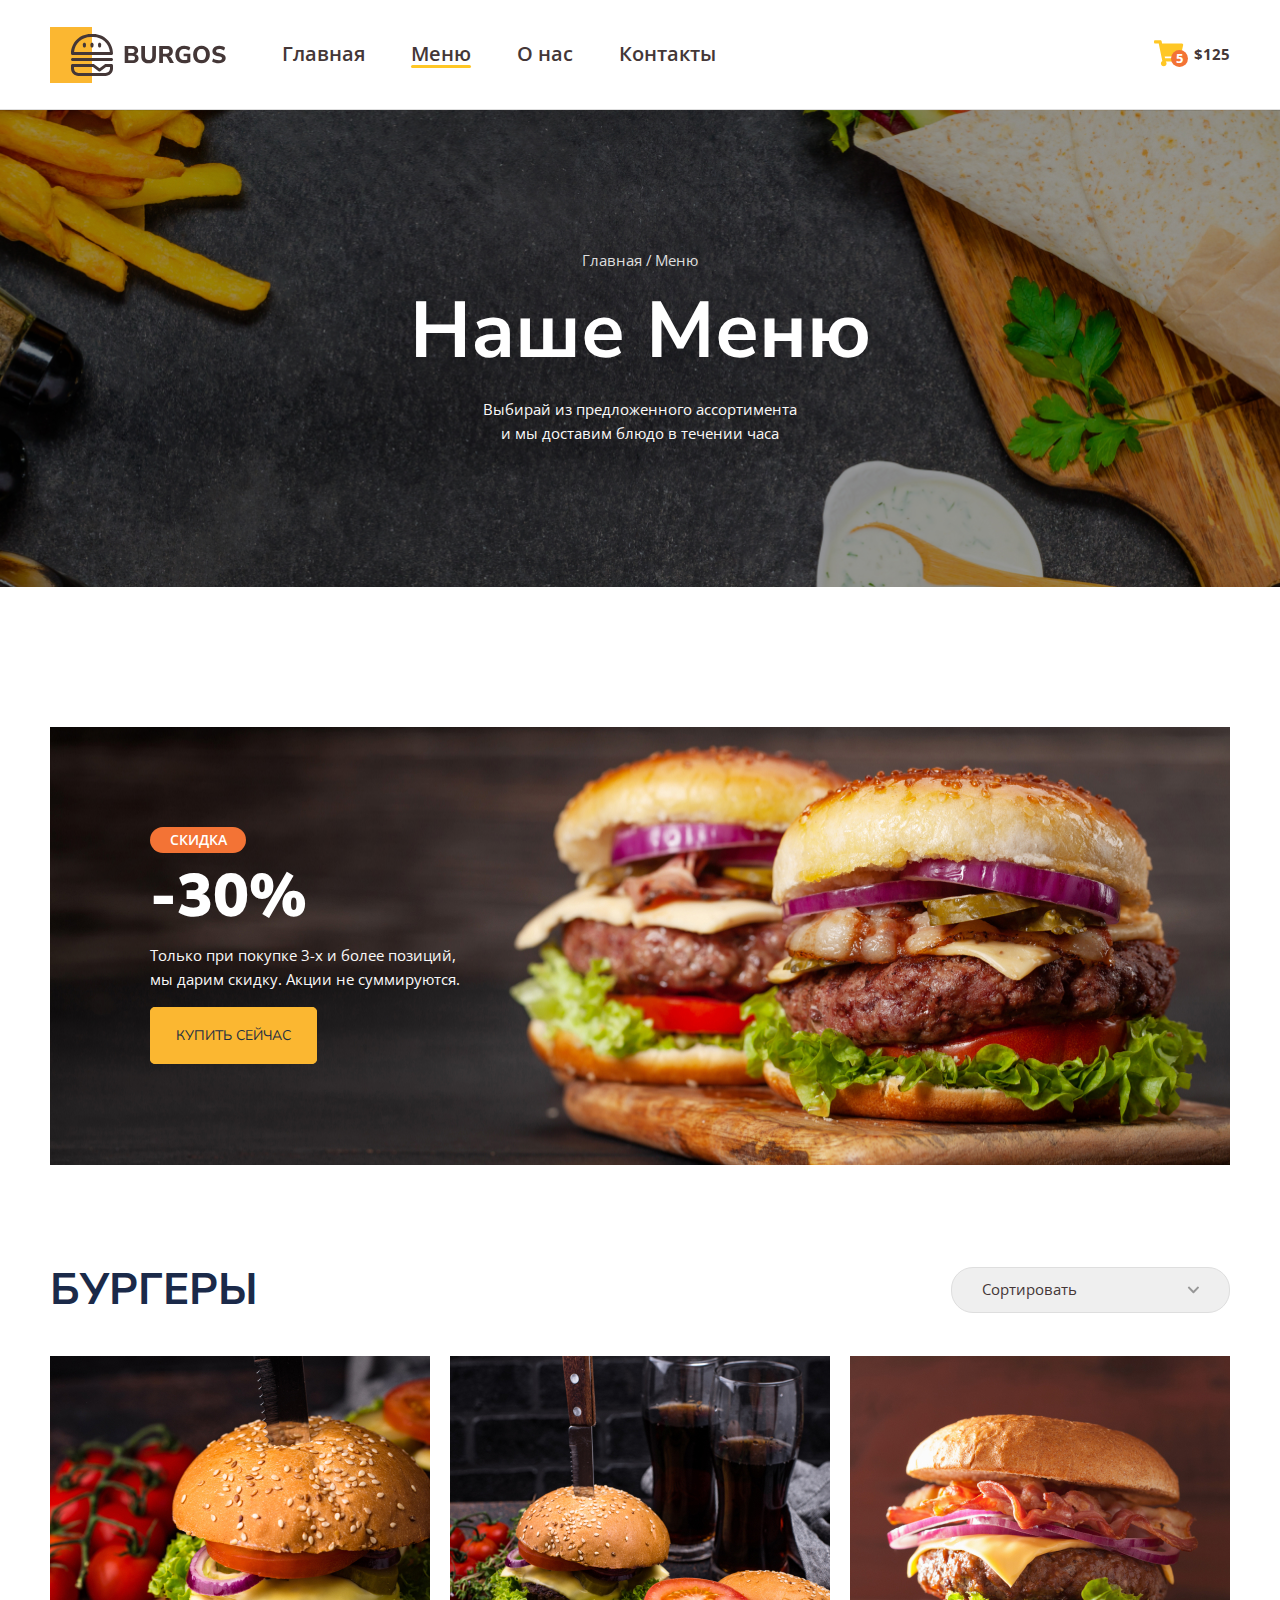
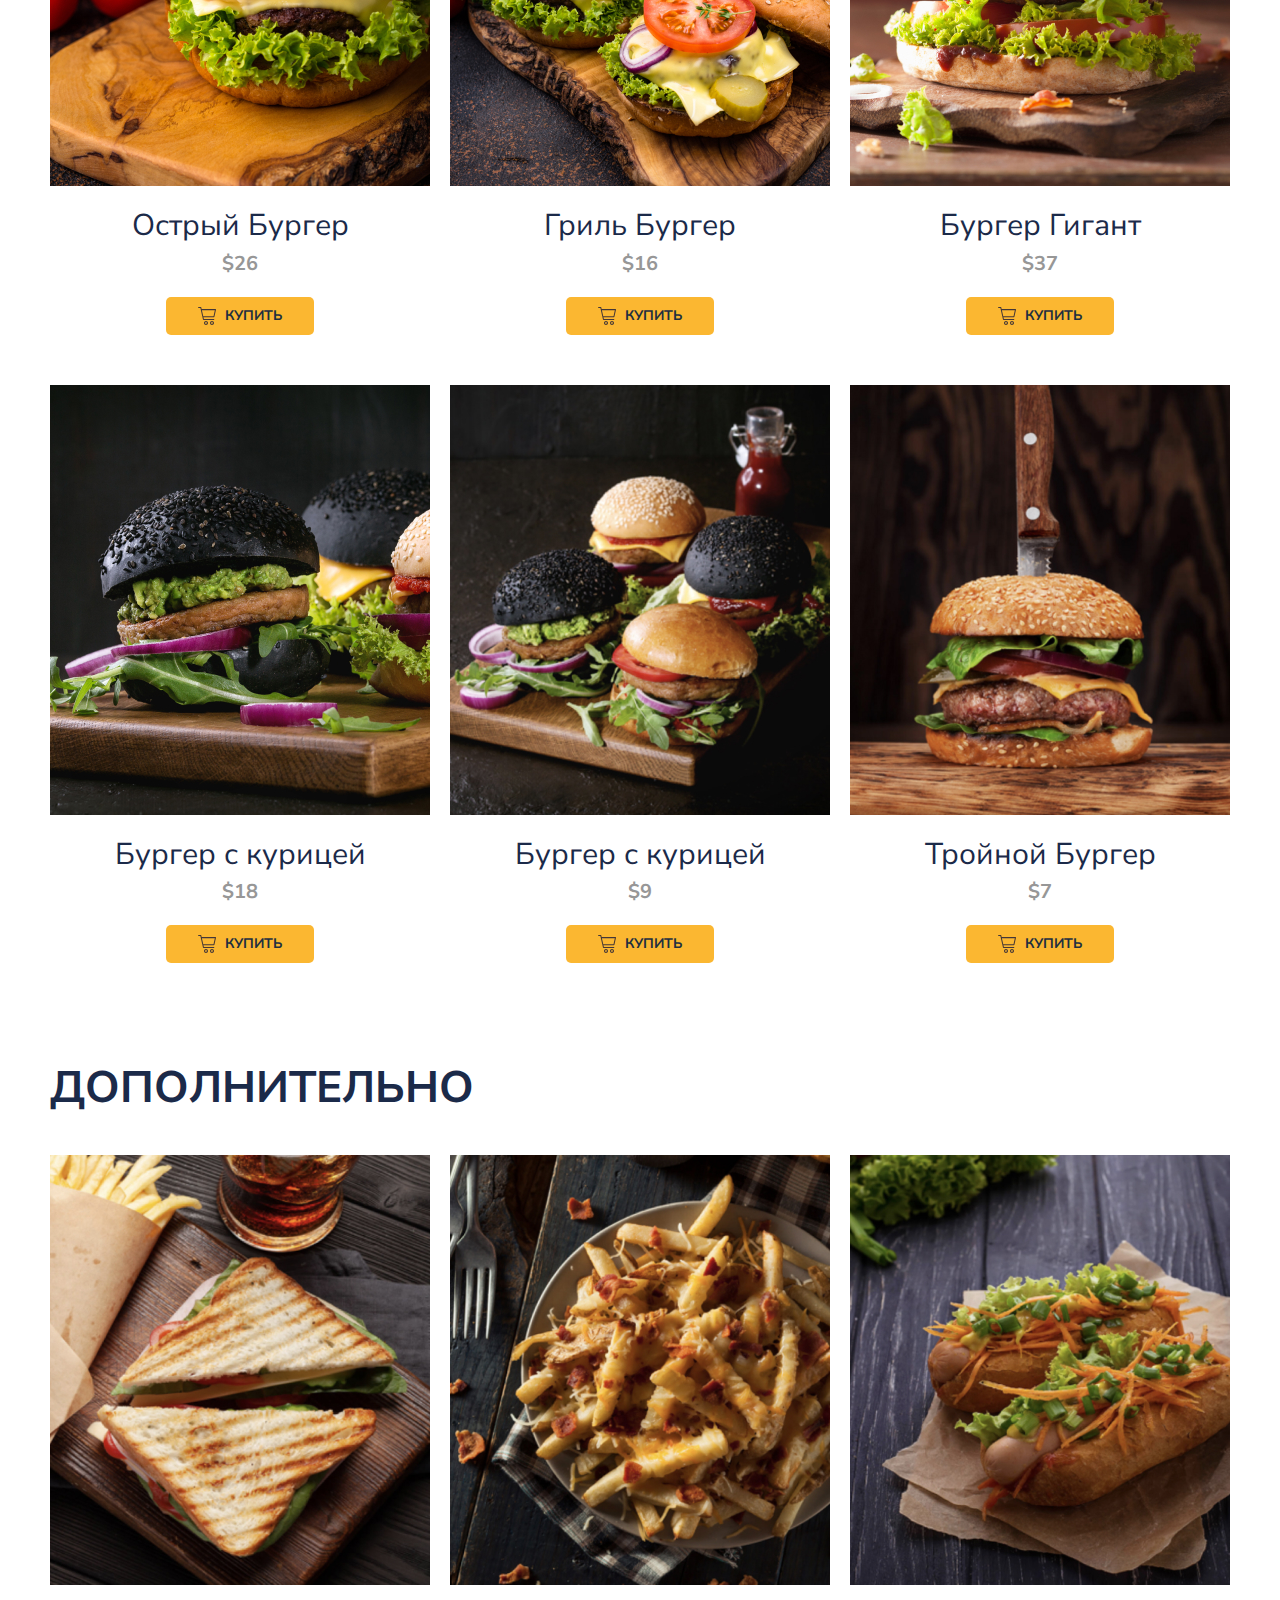
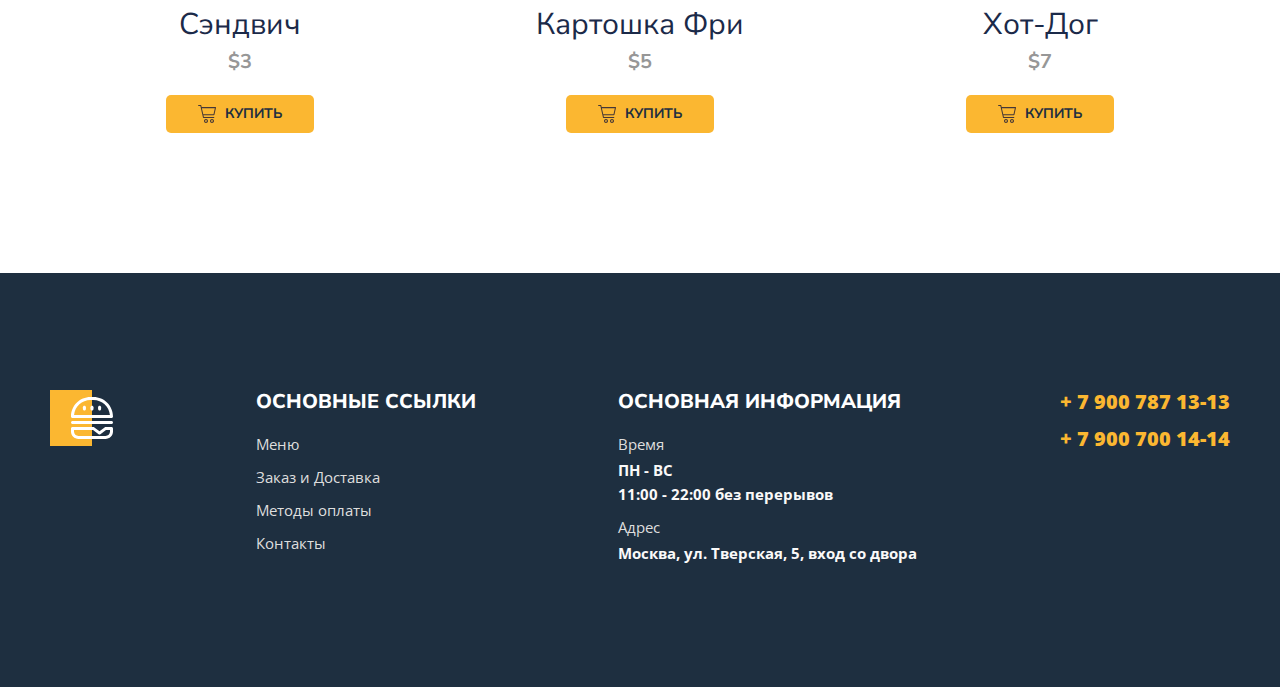
==== menu.html @ e2ae5872 "add 16" ====
<!DOCTYPE html>
<html lang="ru">
<head>
    <meta charset="UTF-8">
    <meta name="viewport" content="width=device-width, initial-scale=1.0">
    <title>Burger</title>
    <link rel="preconnect" href="https://fonts.googleapis.com">
    <link rel="preconnect" href="https://fonts.gstatic.com" crossorigin>
    <link href="https://fonts.googleapis.com/css2?family=Nunito+Sans:opsz,wght@6..12,600;6..12,700;6..12,800;6..12,900&family=Open+Sans:wght@400;600;700&display=swap" rel="stylesheet">
    <link rel="stylesheet" href="styles/normalize.css">
    <link rel="stylesheet" href="styles/main.css">
</head>
<body>
    <header>
        <div class="container">
            <div class="header">
                <div class="header-item">
                    <a href="index.html" class="header-logo"></a>
                    <nav>
                        <ul class="header-nav">
                            <li><a href="index.html">Главная</a></li>
                            <li><a href="menu.html" class="active">Меню</a></li>
                            <li><a href="#">О нас</a></li>
                            <li><a href="#">Контакты</a></li>
                        </ul>
                    </nav>  
                </div>
                <button type="button" class="button">
                    <span class="button-item">
                        <img src="images/cart.svg" alt="Корзина">
                        <span class="button-count">5</span></span>
                    <span class="button-text">$125</span>
                </button>
            </div>
        </div>
    </header>
    <div class="bg">
        <div class="container">
            <ul class="breadcrumbs">
                <li><a href="index.html">Главная</a></li>
                <li><a href="menu.html">Меню</a></li>
            </ul>
            <h1 class="title">Наше Меню</h1>
            <p class="description">Выбирай из предложенного ассортимента и мы доставим блюдо в течении часа</p>
        </div>
    </div>
    <main>
        <div class="banner">
            <div class="container">
                <div class="banner-box">
                    <h2 class="banner-title">
                        <span>скидка</span>
                        -30%
                    </h2>
                    <p class="banner-text">
                        Только при покупке 3-х и более позиций, мы&nbsp;дарим скидку. Акции не суммируются.
                    </p>
                    <a href="#menuBurger" class="banner-link">купить сейчас</a>
                </div>
            </div>
        </div>
        <section class="menu" id="menuBurger">
            <div class="container">
                <div class="menu-header">
                    <h2 class="menu-title">
                        Бургеры
                    </h2>
                    <select class="menu-select">
                        <option value="">Сортировать</option>
                        <option value="up">По возрастанию</option>
                        <option value="down">По обыванию</option>
                    </select>
                </div>
                <div class="menu-grid">
                    <div class="menu-grid-item">
                        <div class="menu-grid-cover">
                            <img src="images/menu/01.jpg" alt="Острый бургер">
                        </div>
                        <p class="menu-grid-title">Острый Бургер</p>
                        <p class="menu-grid-price">$26</p>
                        <button type="button" class="menu-grid-btn">
                            <span class="menu-grid-icon"></span>
                            <span class="menu-grid-text">купить</span>
                        </button>
                    </div>
                    <div class="menu-grid-item">
                        <div class="menu-grid-cover">
                            <img src="images/menu/02.jpg" alt="Гриль Бургер">
                        </div>
                        <p class="menu-grid-title">Гриль Бургер</p>
                        <p class="menu-grid-price">$16</p>
                        <button type="button" class="menu-grid-btn">
                            <span class="menu-grid-icon"></span>
                            <span class="menu-grid-text">купить</span>
                        </button>
                    </div>
                    <div class="menu-grid-item">
                        <div class="menu-grid-cover">
                            <img src="images/menu/03.jpg" alt="Бургер Гигант">
                        </div>
                        <p class="menu-grid-title">Бургер Гигант</p>
                        <p class="menu-grid-price">$37</p>
                        <button type="button" class="menu-grid-btn">
                            <span class="menu-grid-icon"></span>
                            <span class="menu-grid-text">купить</span>
                        </button>
                    </div>
                    <div class="menu-grid-item">
                        <div class="menu-grid-cover">
                            <img src="images/menu/04.jpg" alt="Бургер с курицей">
                        </div>
                        <p class="menu-grid-title">Бургер с курицей</p>
                        <p class="menu-grid-price">$18</p>
                        <button type="button" class="menu-grid-btn">
                            <span class="menu-grid-icon"></span>
                            <span class="menu-grid-text">купить</span>
                        </button>
                    </div>
                    <div class="menu-grid-item">
                        <div class="menu-grid-cover">
                            <img src="images/menu/05.jpg" alt="Бургер с курицей 2">
                        </div>
                        <p class="menu-grid-title">Бургер с курицей</p>
                        <p class="menu-grid-price">$9</p>
                        <button type="button" class="menu-grid-btn">
                            <span class="menu-grid-icon"></span>
                            <span class="menu-grid-text">купить</span>
                        </button>
                    </div>
                    <div class="menu-grid-item">
                        <div class="menu-grid-cover">
                            <img src="images/menu/06.jpg" alt="Тройной Бургер">
                        </div>
                        <p class="menu-grid-title">Тройной Бургер</p>
                        <p class="menu-grid-price">$7</p>
                        <button type="button" class="menu-grid-btn">
                            <span class="menu-grid-icon"></span>
                            <span class="menu-grid-text">купить</span>
                        </button>
                    </div>
                </div>
                <div class="menu-header">
                    <h2 class="menu-title">
                        Дополнительно
                    </h2>
                </div>
                <div class="menu-grid">
                    <div class="menu-grid-item">
                        <div class="menu-grid-cover">
                            <img src="images/menu/07.jpg" alt="Сэндвич">
                        </div>
                        <p class="menu-grid-title">Сэндвич</p>
                        <p class="menu-grid-price">$3</p>
                        <button type="button" class="menu-grid-btn">
                            <span class="menu-grid-icon"></span>
                            <span class="menu-grid-text">купить</span>
                        </button>
                    </div>
                    <div class="menu-grid-item">
                        <div class="menu-grid-cover">
                            <img src="images/menu/08.jpg" alt="Картошка Фри">
                        </div>
                        <p class="menu-grid-title">Картошка Фри</p>
                        <p class="menu-grid-price">$5</p>
                        <button type="button" class="menu-grid-btn">
                            <span class="menu-grid-icon"></span>
                            <span class="menu-grid-text">купить</span>
                        </button>
                    </div>
                    <div class="menu-grid-item">
                        <div class="menu-grid-cover">
                            <img src="images/menu/09.jpg" alt="Хот-Дог">
                        </div>
                        <p class="menu-grid-title">Хот-Дог</p>
                        <p class="menu-grid-price">$7</p>
                        <button type="button" class="menu-grid-btn">
                            <span class="menu-grid-icon"></span>
                            <span class="menu-grid-text">купить</span>
                        </button>
                    </div>
                </div>
            </div>
        </section>
    </main>
    <footer class="footer">
        <div class="container">
            <div class="footer-box">
                <div class="footer-item">
                    <img class="footer-logo" src="images/logofooter.svg" alt="logofooter">
                </div>
                <div class="footer-item">
                    <h2>основные ссылки</h2>
                    <ul class="footer-list">
                        <li><a href="menu.html">Меню</a></li>
                        <li><a href="#">Заказ и Доставка</a></li>
                        <li><a href="#">Методы оплаты</a></li>
                        <li><a href="#">Контакты</a></li>
                    </ul>
                </div>
                <div class="footer-item">
                    <h2>основная информация</h2>
                    <ul class="footer-list">
                        <li>
                            <span>Время</span>
                            ПН - ВС <br>
                            11:00 - 22:00 без перерывов
                        </li>
                        <li>
                            <span>Адрес</span>
                            Москва, ул. Тверская, 5, вход со двора
                        </li>
                    </ul>
                </div>
                <div class="footer-tel">
                    <ul class="footer-list footer-list-tel">
                        <li>
                            <a href="tel:+79007871313">+ 7 900 787 13-13</a>
                        </li>
                        <li>
                            <a href="tel:+79007871414">+ 7 900 700 14-14</a>
                        </li>
                    </ul>
                </div>   
            </div>
        </div>
    </footer>
</body>
</html>
---- styles/main.css ----
body {
    font-family: 'Nunito Sans', sans-serif;
}
.container {
    max-width: 1180px;
    margin: 0 auto;
    padding-left: 15px;
    padding-right: 15px;
}
header {
    border-bottom: 1px solid #dedede;
}
.header {
    font-family: 'Open Sans', sans-serif;
    display: flex;
    align-items: center;
    justify-content: space-between;
    padding-top: 26px;
    padding-bottom: 25px;
}
.header-item {
    display: flex;
    align-items: center;
    justify-content: space-between;
    flex-basis: 68.5%;
}
.header-logo {
    display: block;
    background-image: url(../images/logo.svg);
    width: 176px;
    height: 56px;
    background-repeat: no-repeat;
    background-size: cover;
}
.header-nav {
    list-style-type: none;
    display: flex;
    padding-right: 142px;
    gap: 46px;
}
.header-nav a {
    font-weight: 600;
    font-size: 20px;
    color: #443737;
    text-decoration: none;
}
.header-nav a:hover {
    color: #FFC725;
}
.header-nav a::after {
    content: "";
    width: 100%;
    height: 3px;
    border-radius: 1.5px;
    background: transparent;
    display: block;
}
.header-nav a.active::after {
    content: "";
    width: 100%;
    height: 3px;
    border-radius: 1.5px;
    background: #FFC725;
    display: block;
}
.button {
    display: flex;
    align-items: center;
    background-color: transparent;
    border: none;
    padding: 0;
    gap: 10px;
    cursor: pointer;
}
.button-item {
    position: relative;  
}
.button-count {
    font-weight: 700;
    font-size: 13px;
    color: #FFFFFF;
    background: #f37335 ;
    border-radius: 100%;
    position: absolute;
    width: 17px;
    height: 17px;
    text-align: center;
    line-height: 1.3;
    bottom: 3px;
    right: -4px;
}
.button-text {
    color: #443737;
    font-weight: 700;
    font-size: 15px;
}
.bg {
    text-align: center;
    color: #FFFFFF;
    background-image: url(../images/bg.jpg);
    background-size: cover;
    background-position: center center;
    padding: 142px 0;
    margin-bottom: 140px;
}
.breadcrumbs {
    padding-left: 0;
    margin-top: 0;
    list-style-type: none;
    display: flex;
    justify-content: center;
    gap: 7px;
}
.breadcrumbs a {
    color: #dedede;
    font-size: 15px;
    font-family: 'Open Sans', sans-serif;
    text-decoration: none;
}
.breadcrumbs a:hover {
    color: #FFC725;
}
.breadcrumbs a::before {
    content: '/';
    position: relative;
    left: -3px;
    pointer-events: none;
}
.breadcrumbs a:hover::before {
    color: #dedede;
}
.breadcrumbs li:first-child a::before {
    display: none;
}
.title {
    font-weight: 700;
    font-size: 79px;
    margin-top: 10px;
    margin-bottom: 20px;
}
.description {
    font-family: 'Open Sans', sans-serif;
    font-size: 15px;
    line-height: 1.6;
    color: #faf9f9;
    max-width: 320px;
    margin: 0 auto;
}
.banner-box {
    background-image: url(../images/burger.jpg);
    background-size: cover;
    background-repeat: no-repeat;
    background-position: center center;
    padding: 100px 100px 120px;
    margin-bottom: 100px;
}
.banner-title {
    font-size: 60px;
    font-weight: 900;
    color: #FFFFFF;
    margin-top: 0;
    margin-bottom: 12px;
}
.banner-title span {
    font-size: 14px;
    font-family: 'Open Sans', sans-serif;
    font-weight: 600;
    text-transform: uppercase;
    background: #F37335;
    border-radius: 14px;
    padding: 5px 0;
    display: block;
    max-width: 96px;
    text-align: center;
    margin-bottom: 9px;
}
.banner-text {
    color: #faf9f9;
    font-family: 'Open Sans', sans-serif;
    font-size: 15px;
    max-width: 353px;
    line-height: 1.6;
    margin-top: 0;
    margin-bottom: 35px;
}
.banner-link {
    font-size: 14px;
    padding: 18px 25px;
    text-transform: uppercase;
    text-decoration: none;
    color: #1E2F40;
    border-radius: 5px;
    background: #FBB731;
    border: 1px solid #FBB731;
}
.banner-link:hover {
    background-color: transparent;
    color: #FBB731;
}
.menu-header {
    display: flex;
    align-items: center;
    justify-content: space-between;
    margin-bottom: 41px;
}
.menu-title {
    font-size: 44px;
    font-weight: 700;
    text-transform: uppercase;
    color: #1b2a49;
    margin: 0;
}
.menu-select {
    font-family: 'Open Sans', sans-serif;
    border: 1px solid #dedede;
    padding: 13px 30px;
    border-radius: 22px;
    color: #443737;
    font-size: 15px;
    appearance: none;
    flex-basis: 279px;
    background-image: url(../images/arrow.svg);
    background-size: 12.79px 7.75px;
    background-repeat: no-repeat;
    background-position: 89% center;
}
.menu-grid {
    display: grid;
    grid-template-columns:repeat(3, 1fr);
    gap: 50px 20px;
    text-align: center;
    margin-bottom: 100px;
}
.menu-grid-cover {
    width: 100%;
    height: 430px;
    position: relative;
    overflow: hidden;
    margin-bottom: 23px;
}
.menu-grid-cover img {
    position: absolute;
    left: 50%;
    top: 50%;
    transform: translate(-50%, -50%);
    object-fit: cover;
    width: 100%;
    height: 430px;
}
.menu-grid-title {
    color: #1B2A49;
    font-size: 30px;
    margin: 0;
}
.menu-grid-price {
    color: #979797;
    font-size: 20px;
    font-weight: 700;
    margin-top: 8px;
    margin-bottom: 22px;
}
.menu-grid-btn {
    border-radius: 5px;
    background: #FBB731;
    padding: 10px 32px;
    border: none;
    display: flex;
    align-items: center;
    justify-content: center;
    margin: 0 auto;
    gap: 9px;
}
.menu-grid-btn:hover {
    background: #F37335;
    cursor: pointer;
}
.menu-grid-icon {
    background-image: url(../images/cart-menu.svg);
    background-size: 18px 18px;
    background-repeat: no-repeat;
    display: block;
    width: 18px;
    height: 18px;
}
.menu-grid-text {
    font-weight: 700;
    font-size: 14px;
    text-transform: uppercase;
    color: #1E2F40;
}
.footer {
    background: #1E2F40;
    color: #fff;
    padding-top: 117px;
    padding-bottom: 106px;
    margin-top: 140px;
}
.footer-box {
    display: flex;
    justify-content: space-between;
}
.footer-logo {
    width: 63px;
    height: 56px;
}
.footer-item {
    flex: 0 0 auto;
}
.footer-item h2 {
    font-size: 20px;
    font-weight: 800;
    text-transform: uppercase;
    margin-bottom: 19px;
    margin-top: 0;
}
.footer-list li {
    margin-bottom: 9px;
    font-family: 'Open Sans', sans-serif;
    font-size: 15px;
    color: #FAF9F9;
    font-weight: 700;
    line-height: 24px;
}
.footer-list a {
    color: #DEDEDE;
    text-decoration: none;
    font-weight: 400;
}
.footer-list a:hover {
    color: #FBB731;
}
.footer-item span {
    color: #DEDEDE;
    display: block;
    font-weight: 400;
    margin-bottom: 2px;
}
.footer-list-tel {
    margin-top: 0;
}
.footer-list-tel li {
    margin-bottom: 12px;
}
.footer-list-tel a {
    font-size: 20px;
    font-weight: 900;
    color: #FBB731;
    margin-top: 0;
}
.footer-list-tel a:hover {
    color: #DEDEDE;
}
.footer-list {
    padding-left: 0;
    list-style-type: none;
}

/* Style INDEX */
.main {
    background: linear-gradient(180deg, #0C4C7B -100%, #1E2F40 100%);
}
.wrapper {
    max-width: 1180px;
    margin: 0 auto;
    display: flex;
    justify-content: space-between;
}
.content {
    color: #FAF9F9;
    flex: 0 0 580px;
    padding-top: 170px;
    padding-bottom: 170px;
}
.content-tittle {
    font-size: 120px;
    font-weight: 800;
    text-transform: uppercase;
    line-height: 120px;
    margin-bottom: 40px;
    margin-top: 0;
    margin-bottom: 0;
}
.content-tittle span {
    color: #FBB731;
    font-size: 30px;
    font-weight: 700;
    line-height: 38px;
    display: block;
    margin-bottom: 10px;
}
.content-text {
    font-family: 'Open Sans', sans-serif;
    font-size: 19px;
    line-height: 1.4;
    margin-bottom: 42px;
}
.content-link,
.promo a {
    color: #1E2F40;
    background-color: #FBB731;
    border-radius: 5px;
    text-decoration: none;
    padding: 20px 45px;
    display: inline-block;
    text-transform: uppercase;
    font-size: 14px;
    font-weight: 700;
}
.visual {
    flex-grow: 1;
    display: flex;
    justify-content: flex-end;
    position: relative;
}
.visual-bg {
    width: 432px;
    height: 100%;
    background: linear-gradient(2.42deg, #F37335 -19.6%, #FBB731 100.79%, #FDC830 100.79%);
}
.main img {
    width: 829px;
    position: absolute;
    right: -168px;
}
.promo {
    padding-top: 186px;
    padding-bottom: 46px;
}
.promo-left,
.promo-right {
    flex: 0 0 49%;
    color: #fff;
    box-sizing: border-box;
    background-repeat: no-repeat;
    background-size: cover;
    background-position: center;
}
.promo-left {
    background-image: url(../images/promo-left.png);
    padding: 116px 50px;
}
.promo-right {
    background-image: url(../images/promo-right.png);
    padding: 102px 50px;
}
.sale {
    font-size: 14px;
    font-weight: 900;
    background: #F37335;
    padding: 5px 19px;
    border-radius: 14px;
    display: inline-block;
    text-transform: uppercase;
    margin-bottom: 3px;
    margin-top: 0;
}
.cost {
    font-size: 60px;
    font-weight: 900;
    margin-bottom: 8px;
    margin-top: 0;
}
.promo-description {
    font-family: 'Open Sans', sans-serif;
    color: #FAF9F9;
    font-size: 15px;
    line-height: 24px;
    margin-bottom: 0;
}
.promo-left .promo-description {
    max-width: 392px;
}
.promo-right .promo-description {
    max-width: 300px;
    margin-bottom: 20px;
}
.free {
    font-size: 44px;
    font-weight: 700;
    margin-bottom: 10px;
    margin-top: 0;
}
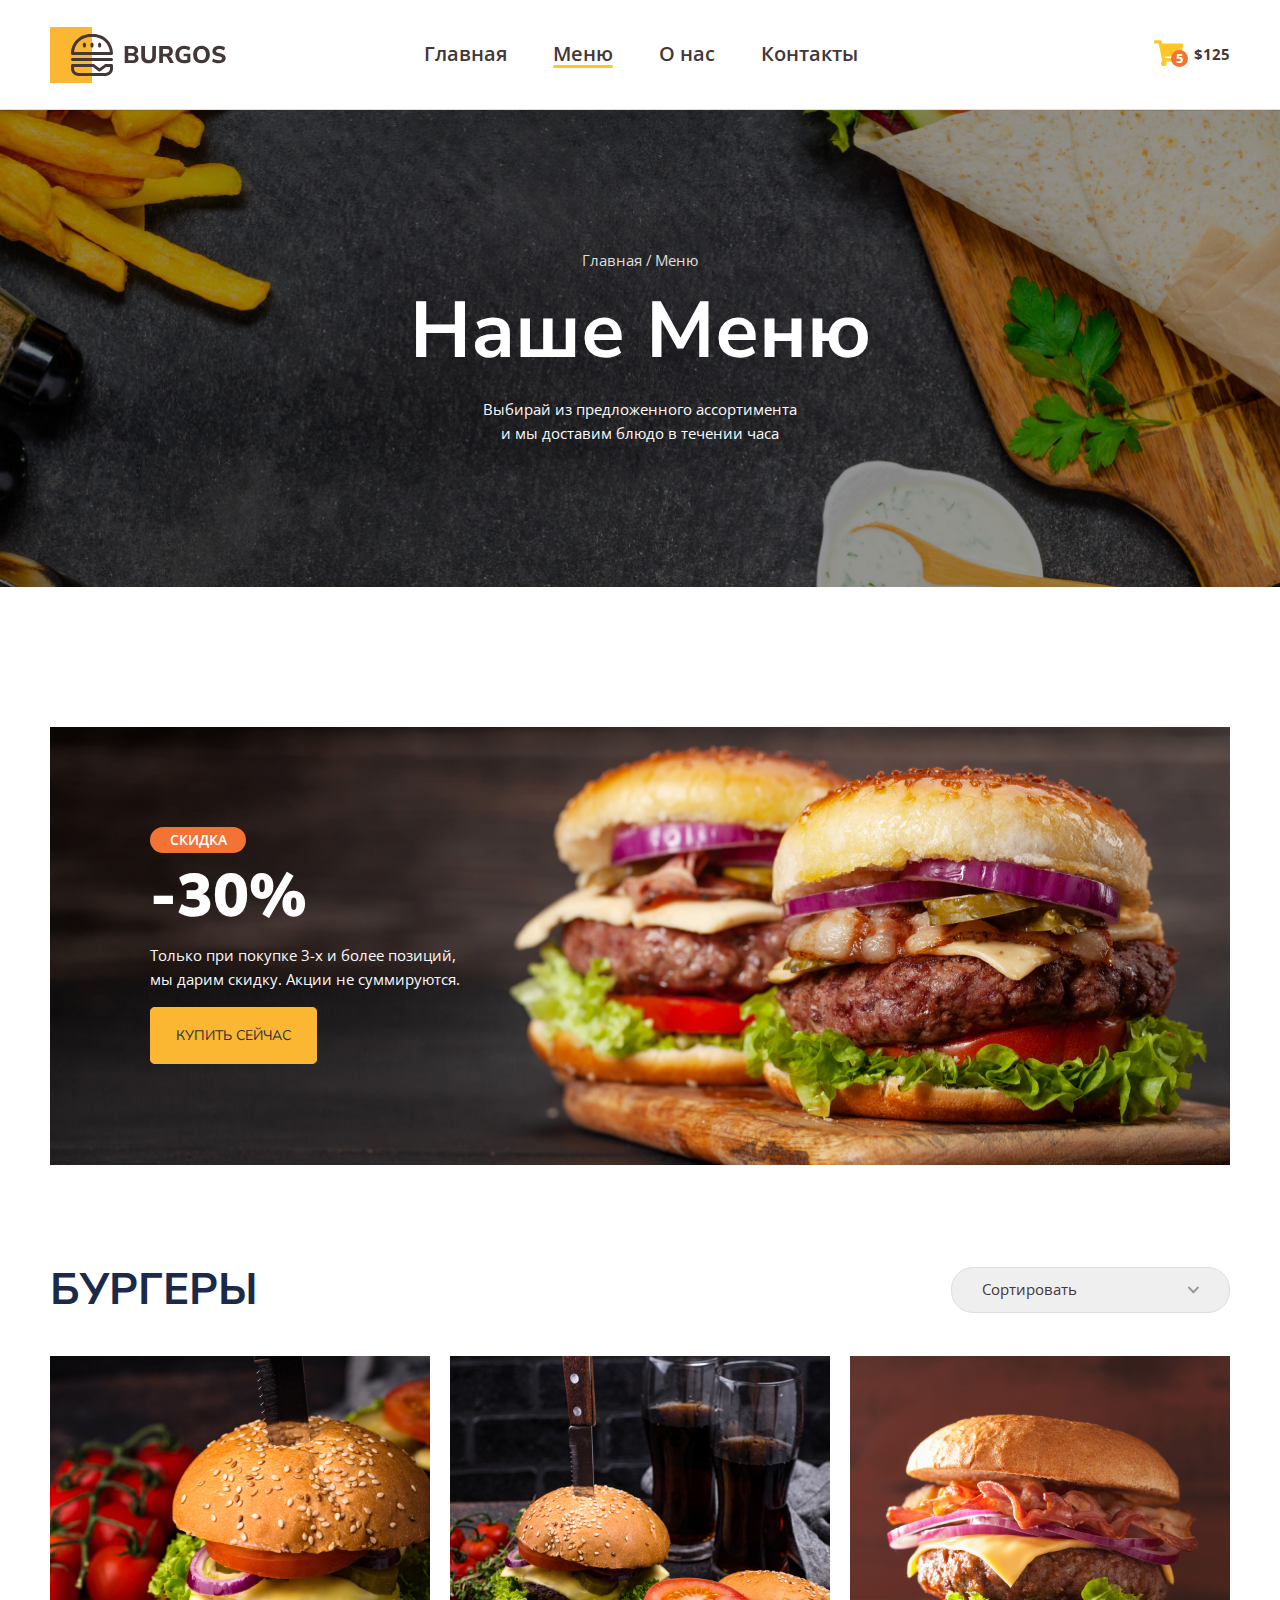
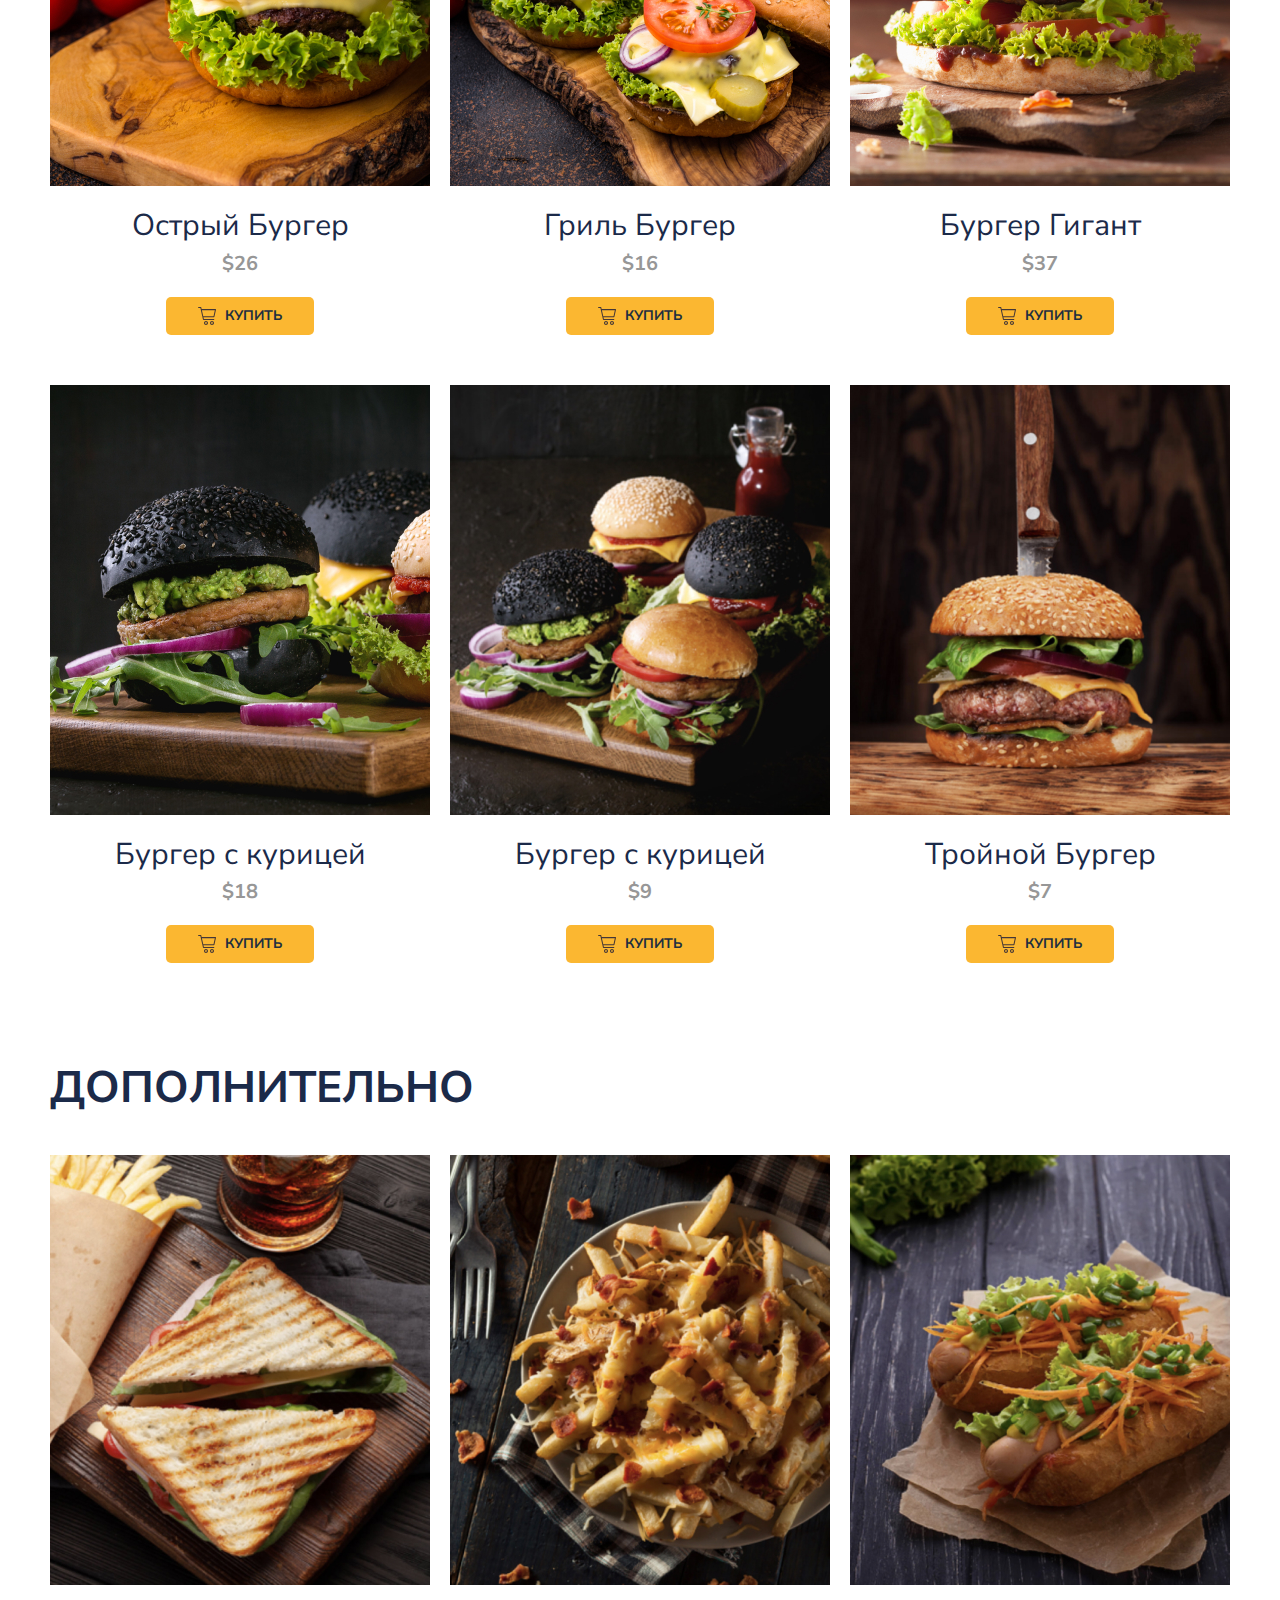
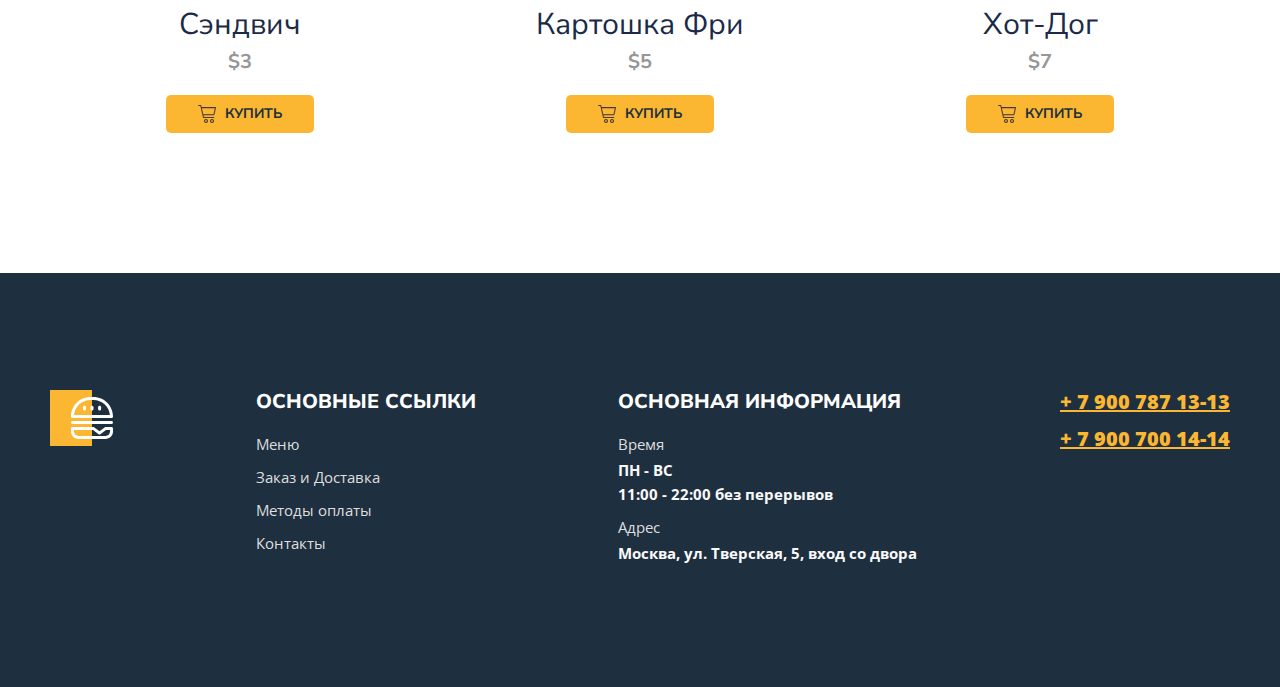
==== commit 381ed54b: "add re" ====
--- a/menu.html
+++ b/menu.html
@@ -189,24 +189,24 @@
                     <img class="footer-logo" src="images/logofooter.svg" alt="logofooter">
                 </div>
                 <div class="footer-item">
-                    <h2>основные ссылки</h2>
+                    <h2 class="footer-title">основные ссылки</h2>
                     <ul class="footer-list">
-                        <li><a href="menu.html">Меню</a></li>
-                        <li><a href="#">Заказ и Доставка</a></li>
-                        <li><a href="#">Методы оплаты</a></li>
-                        <li><a href="#">Контакты</a></li>
+                        <li><a class="footer-link" href="menu.html">Меню</a></li>
+                        <li><a class="footer-link" href="#">Заказ и Доставка</a></li>
+                        <li><a class="footer-link" href="#">Методы оплаты</a></li>
+                        <li><a class="footer-link" href="#">Контакты</a></li>
                     </ul>
                 </div>
                 <div class="footer-item">
-                    <h2>основная информация</h2>
+                    <h2 class="footer-title">основная информация</h2>
                     <ul class="footer-list">
                         <li>
-                            <span>Время</span>
+                            <span class="footer-text">Время</span>
                             ПН - ВС <br>
                             11:00 - 22:00 без перерывов
                         </li>
                         <li>
-                            <span>Адрес</span>
+                            <span class="footer-text">Адрес</span>
                             Москва, ул. Тверская, 5, вход со двора
                         </li>
                     </ul>
@@ -214,10 +214,10 @@
                 <div class="footer-tel">
                     <ul class="footer-list footer-list-tel">
                         <li>
-                            <a href="tel:+79007871313">+ 7 900 787 13-13</a>
-                        </li>
-                        <li>
-                            <a href="tel:+79007871414">+ 7 900 700 14-14</a>
+                            <a class="footer-list-link" href="tel:+79007871313">+ 7 900 787 13-13</a>
+                        </li>
+                        <li>
+                            <a class="footer-list-link" href="tel:+79007871414">+ 7 900 700 14-14</a>
                         </li>
                     </ul>
                 </div>   
--- a/styles/main.css
+++ b/styles/main.css
@@ -22,7 +22,7 @@
     display: flex;
     align-items: center;
     justify-content: space-between;
-    flex-basis: 68.5%;
+    flex-basis: 80.5%;
 }
 .header-logo {
     display: block;
@@ -306,7 +306,7 @@
 .footer-item {
     flex: 0 0 auto;
 }
-.footer-item h2 {
+.footer-title {
     font-size: 20px;
     font-weight: 800;
     text-transform: uppercase;
@@ -321,15 +321,15 @@
     font-weight: 700;
     line-height: 24px;
 }
-.footer-list a {
+.footer-link {
     color: #DEDEDE;
     text-decoration: none;
     font-weight: 400;
 }
-.footer-list a:hover {
+.footer-link:hover {
     color: #FBB731;
 }
-.footer-item span {
+.footer-text {
     color: #DEDEDE;
     display: block;
     font-weight: 400;
@@ -341,13 +341,13 @@
 .footer-list-tel li {
     margin-bottom: 12px;
 }
-.footer-list-tel a {
+.footer-list-link {
     font-size: 20px;
     font-weight: 900;
     color: #FBB731;
     margin-top: 0;
 }
-.footer-list-tel a:hover {
+.footer-list-link:hover {
     color: #DEDEDE;
 }
 .footer-list {
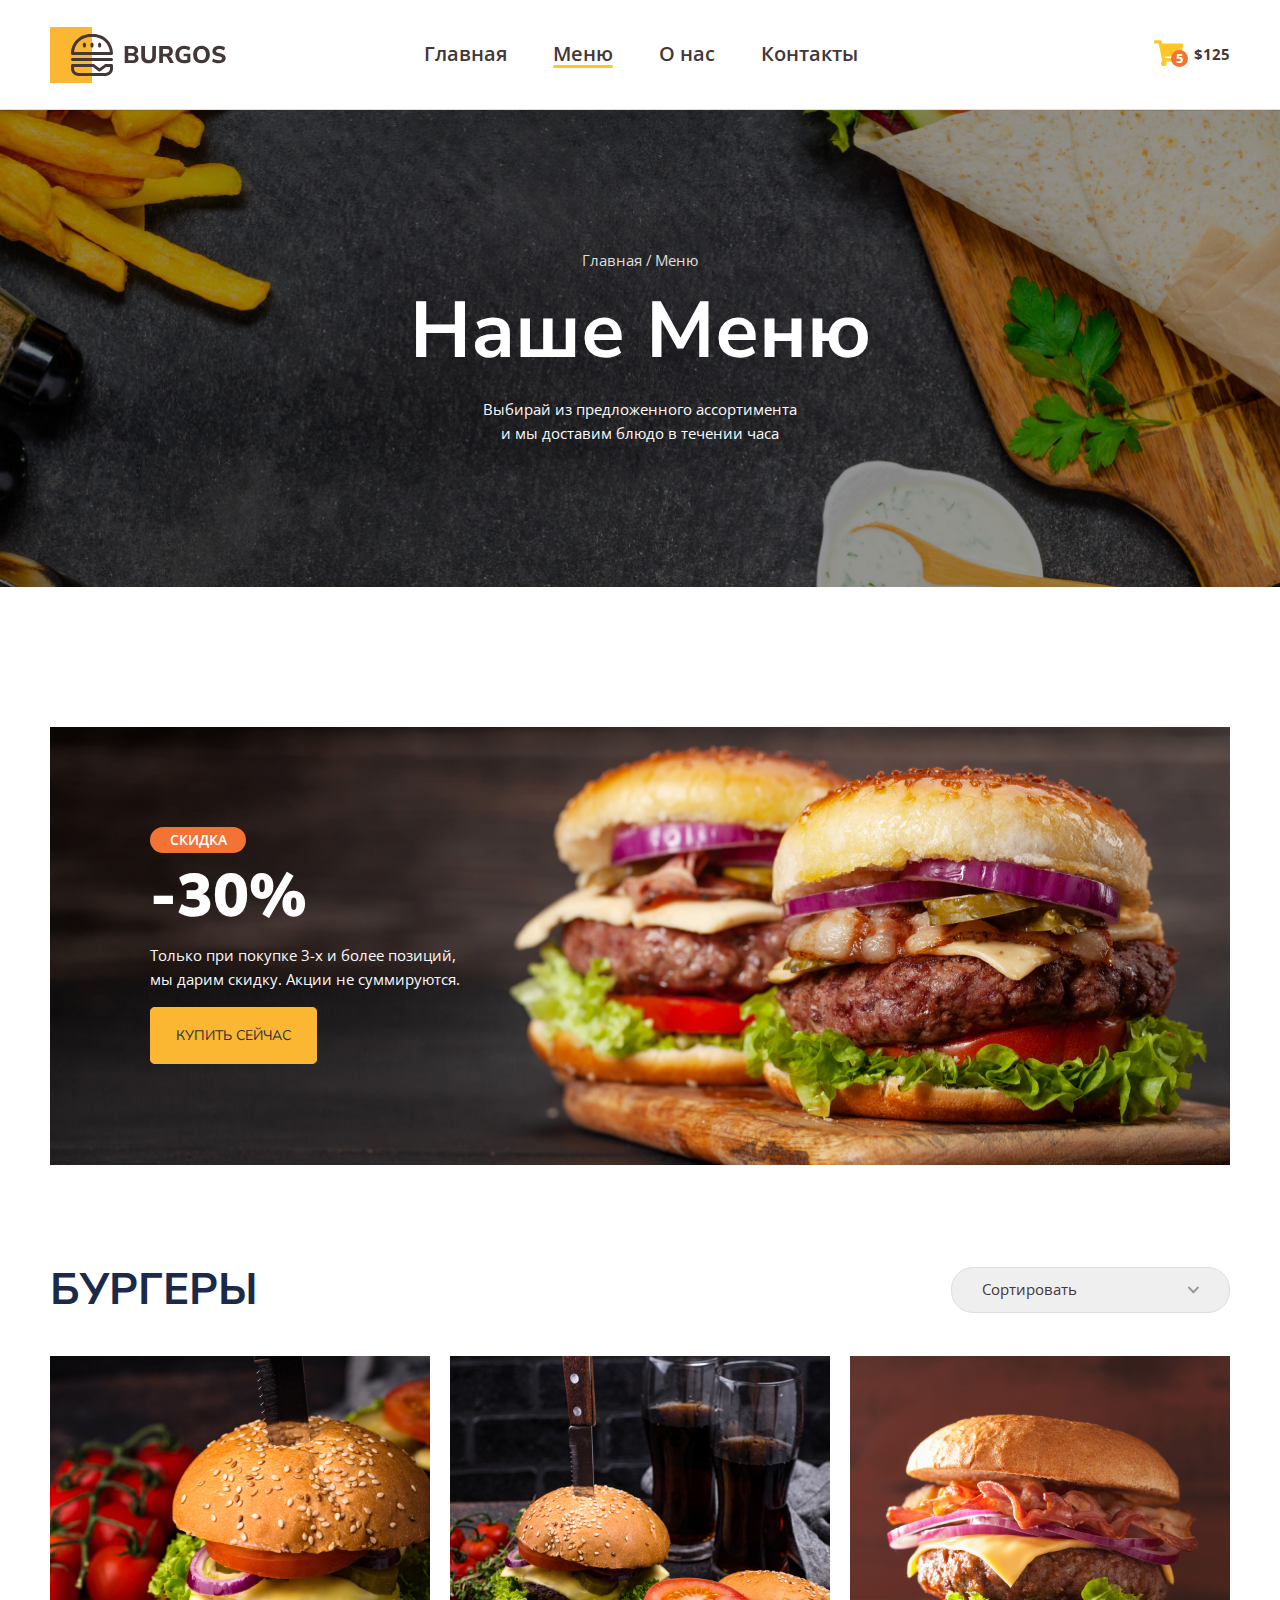
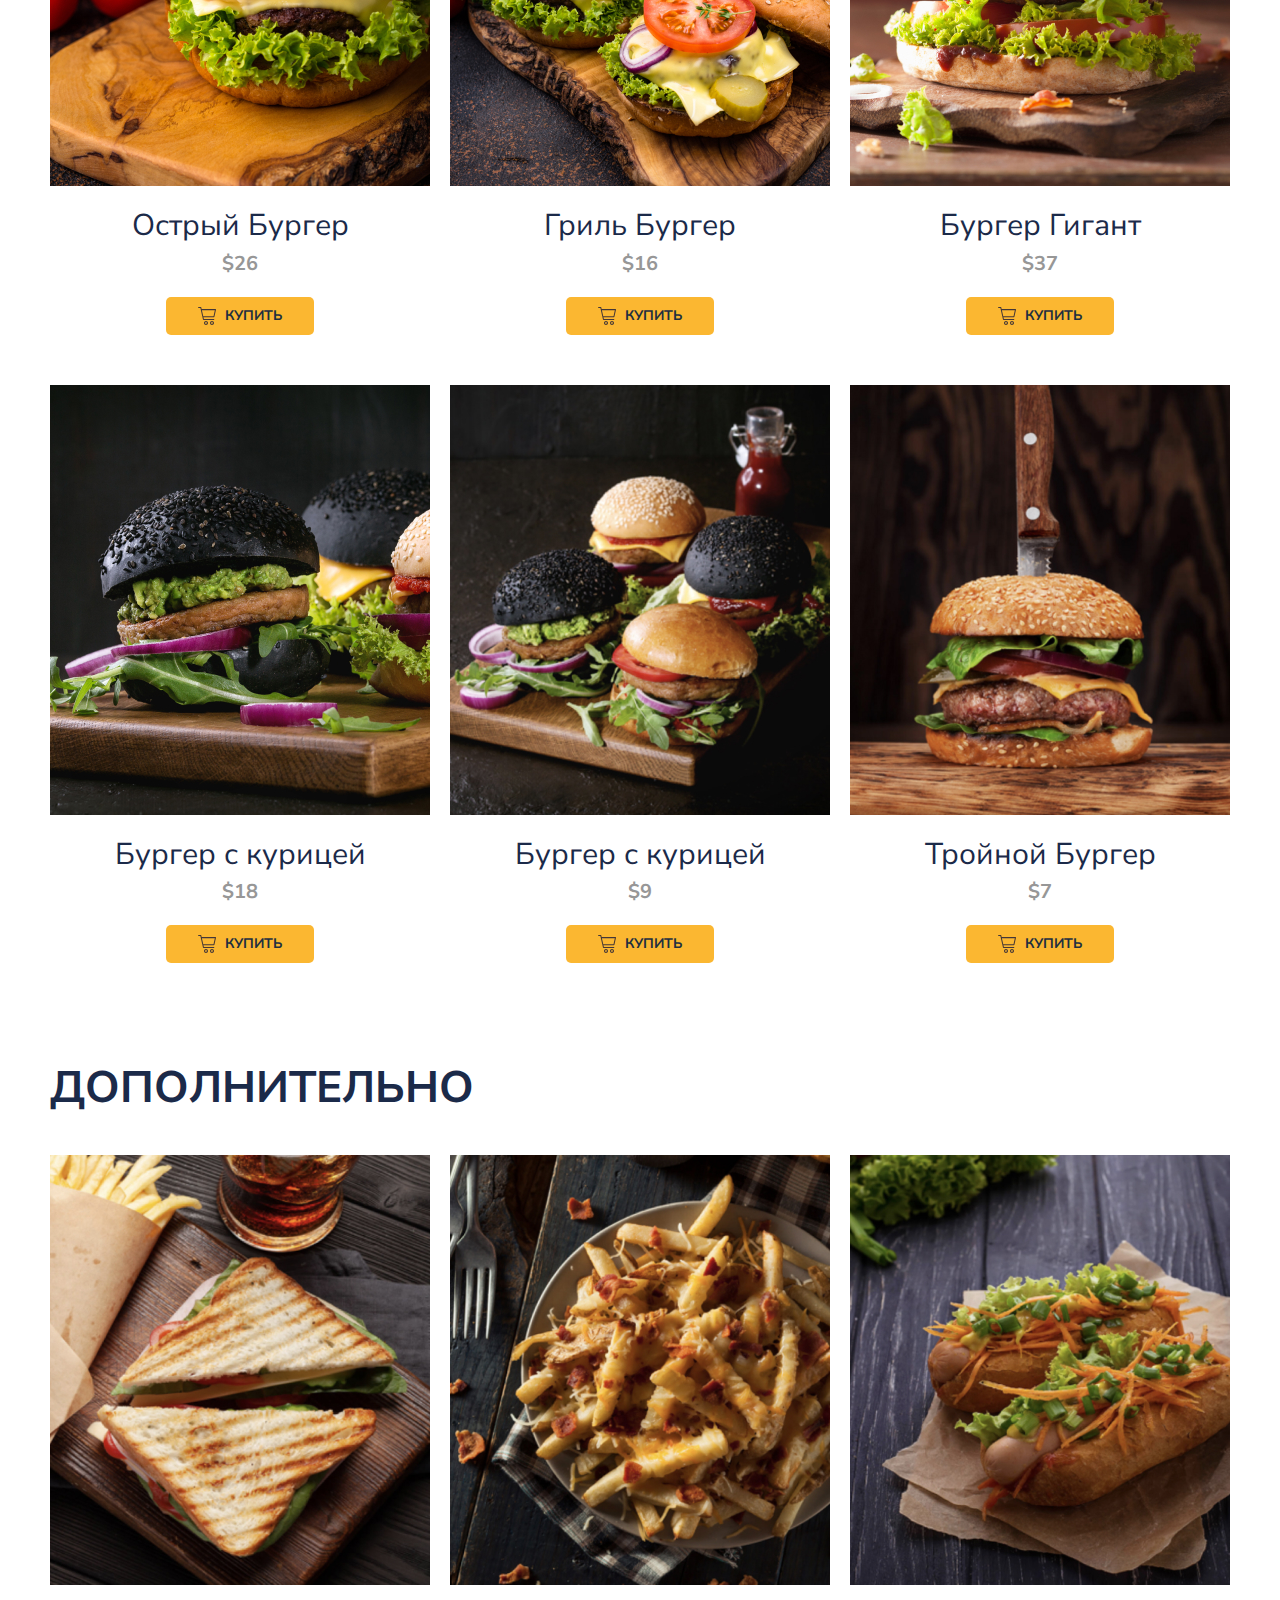
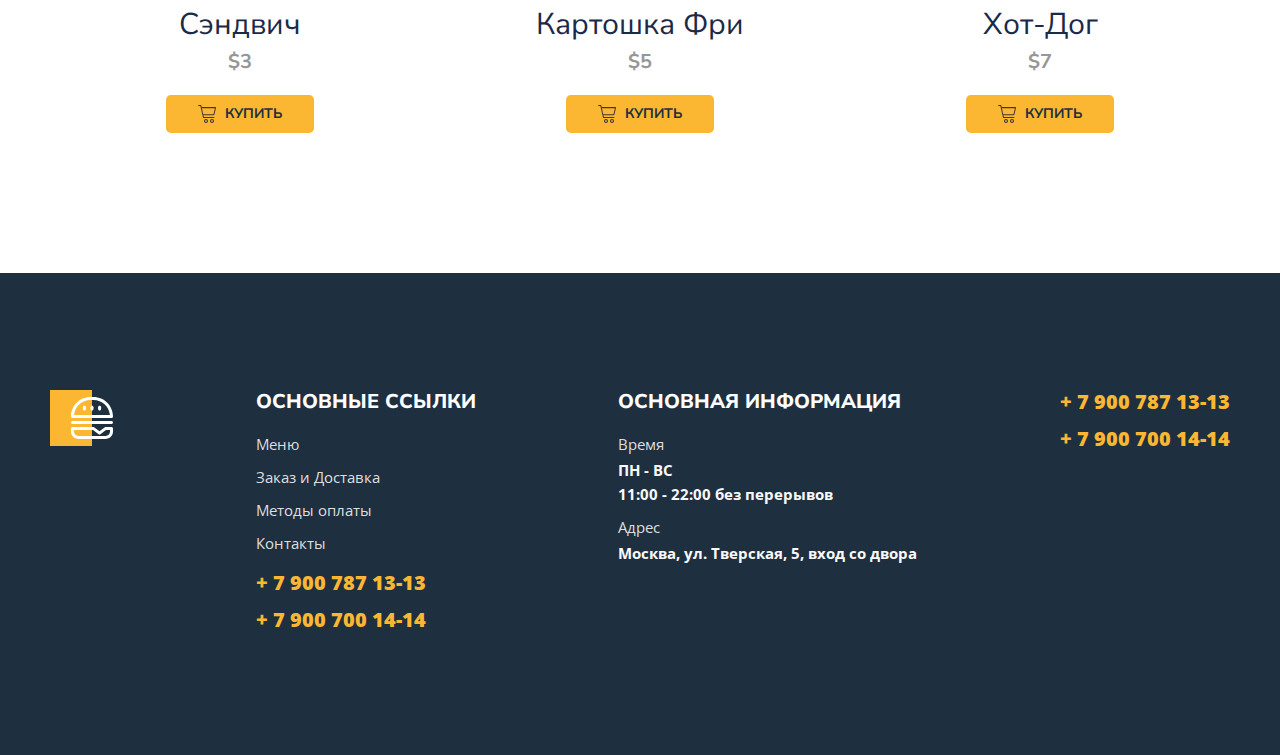
==== commit 9821797a: "add new 20" ====
--- a/menu.html
+++ b/menu.html
@@ -11,7 +11,7 @@
     <link rel="stylesheet" href="styles/main.css">
 </head>
 <body>
-    <header>
+    <header id="headerTop">
         <div class="container">
             <div class="header">
                 <div class="header-item">
@@ -20,7 +20,7 @@
                         <ul class="header-nav">
                             <li><a href="index.html">Главная</a></li>
                             <li><a href="menu.html" class="active">Меню</a></li>
-                            <li><a href="#">О нас</a></li>
+                            <li><a href="#">О&nbspнас</a></li>
                             <li><a href="#">Контакты</a></li>
                         </ul>
                     </nav>  
@@ -139,44 +139,46 @@
                         </button>
                     </div>
                 </div>
-                <div class="menu-header">
-                    <h2 class="menu-title">
-                        Дополнительно
-                    </h2>
-                </div>
-                <div class="menu-grid">
-                    <div class="menu-grid-item">
-                        <div class="menu-grid-cover">
-                            <img src="images/menu/07.jpg" alt="Сэндвич">
-                        </div>
-                        <p class="menu-grid-title">Сэндвич</p>
-                        <p class="menu-grid-price">$3</p>
-                        <button type="button" class="menu-grid-btn">
-                            <span class="menu-grid-icon"></span>
-                            <span class="menu-grid-text">купить</span>
-                        </button>
-                    </div>
-                    <div class="menu-grid-item">
-                        <div class="menu-grid-cover">
-                            <img src="images/menu/08.jpg" alt="Картошка Фри">
-                        </div>
-                        <p class="menu-grid-title">Картошка Фри</p>
-                        <p class="menu-grid-price">$5</p>
-                        <button type="button" class="menu-grid-btn">
-                            <span class="menu-grid-icon"></span>
-                            <span class="menu-grid-text">купить</span>
-                        </button>
-                    </div>
-                    <div class="menu-grid-item">
-                        <div class="menu-grid-cover">
-                            <img src="images/menu/09.jpg" alt="Хот-Дог">
-                        </div>
-                        <p class="menu-grid-title">Хот-Дог</p>
-                        <p class="menu-grid-price">$7</p>
-                        <button type="button" class="menu-grid-btn">
-                            <span class="menu-grid-icon"></span>
-                            <span class="menu-grid-text">купить</span>
-                        </button>
+                <div class="menu-two">
+                    <div class="menu-header">
+                        <h2 class="menu-title">
+                            Дополнительно
+                        </h2>
+                    </div>
+                    <div class="menu-grid">
+                        <div class="menu-grid-item">
+                            <div class="menu-grid-cover">
+                                <img src="images/menu/07.jpg" alt="Сэндвич">
+                            </div>
+                            <p class="menu-grid-title">Сэндвич</p>
+                            <p class="menu-grid-price">$3</p>
+                            <button type="button" class="menu-grid-btn">
+                                <span class="menu-grid-icon"></span>
+                                <span class="menu-grid-text">купить</span>
+                            </button>
+                        </div>
+                        <div class="menu-grid-item">
+                            <div class="menu-grid-cover">
+                                <img src="images/menu/08.jpg" alt="Картошка Фри">
+                            </div>
+                            <p class="menu-grid-title">Картошка Фри</p>
+                            <p class="menu-grid-price">$5</p>
+                            <button type="button" class="menu-grid-btn">
+                                <span class="menu-grid-icon"></span>
+                                <span class="menu-grid-text">купить</span>
+                            </button>
+                        </div>
+                        <div class="menu-grid-item">
+                            <div class="menu-grid-cover">
+                                <img src="images/menu/09.jpg" alt="Хот-Дог">
+                            </div>
+                            <p class="menu-grid-title">Хот-Дог</p>
+                            <p class="menu-grid-price">$7</p>
+                            <button type="button" class="menu-grid-btn">
+                                <span class="menu-grid-icon"></span>
+                                <span class="menu-grid-text">купить</span>
+                            </button>
+                        </div>
                     </div>
                 </div>
             </div>
@@ -196,6 +198,14 @@
                         <li><a class="footer-link" href="#">Методы оплаты</a></li>
                         <li><a class="footer-link" href="#">Контакты</a></li>
                     </ul>
+                    <ul class="footer-list footer-list-tel">
+                        <li>
+                            <a class="footer-list-link" href="tel:+79007871313">+ 7 900 787 13-13</a>
+                        </li>
+                        <li>
+                            <a class="footer-list-link" href="tel:+79007871414">+ 7 900 700 14-14</a>
+                        </li>
+                    </ul>
                 </div>
                 <div class="footer-item">
                     <h2 class="footer-title">основная информация</h2>
@@ -224,5 +234,52 @@
             </div>
         </div>
     </footer>
+    <a href="#headerTop" class="button-up hidden" id="btnUp">Наверх</a>
+    <script>
+        // Smooth Scroll
+      
+        const links = document.querySelectorAll(".banner-link");
+
+        for (const link of links) {
+            link.addEventListener("click", clickHandler);
+        }
+
+        function clickHandler(e) {
+            e.preventDefault();
+            const href = this.getAttribute("href");
+
+            document.querySelector(href).scrollIntoView({
+                behavior: "smooth"
+            });
+        }
+
+        // Button Up
+
+       window.onscroll = function(){scrollFunction()};
+
+        const upbuttons = document.querySelectorAll(".button-up");
+
+        for (const upbutton of upbuttons) {
+            upbutton.addEventListener("click", clickHandler);
+        }
+
+        function clickHandler(e) {
+            e.preventDefault();
+            const href = this.getAttribute("href");
+
+            document.querySelector(href).scrollIntoView({
+                behavior: "smooth"
+            });
+        }
+
+        function scrollFunction(){
+            if ( document.body.scrollTop > 1000 || document.documentElement.scrollTop > 1000){
+                document.getElementById('btnUp').className = 'button-up visible';
+            } else {
+                document.getElementById('btnUp').className = 'button-up hidden';
+            }
+}
+
+    </script>
 </body>
-</html>+</html>
--- a/styles/main.css
+++ b/styles/main.css
@@ -150,9 +150,9 @@
     background-image: url(../images/burger.jpg);
     background-size: cover;
     background-repeat: no-repeat;
-    background-position: center center;
+    background-position: 0 center;
     padding: 100px 100px 120px;
-    margin-bottom: 100px;
+    margin-bottom: 80px;
 }
 .banner-title {
     font-size: 60px;
@@ -192,10 +192,14 @@
     border-radius: 5px;
     background: #FBB731;
     border: 1px solid #FBB731;
+    transition: 0.2s;
 }
 .banner-link:hover {
     background-color: transparent;
     color: #FBB731;
+}
+.menu {
+    padding-top: 20px;
 }
 .menu-header {
     display: flex;
@@ -269,6 +273,7 @@
     justify-content: center;
     margin: 0 auto;
     gap: 9px;
+    transition: 0.2s;
 }
 .menu-grid-btn:hover {
     background: #F37335;
@@ -325,6 +330,7 @@
     color: #DEDEDE;
     text-decoration: none;
     font-weight: 400;
+    transition: 0.2s;
 }
 .footer-link:hover {
     color: #FBB731;
@@ -346,6 +352,8 @@
     font-weight: 900;
     color: #FBB731;
     margin-top: 0;
+    transition: 0.2s;
+    text-decoration: none;
 }
 .footer-list-link:hover {
     color: #DEDEDE;
@@ -353,6 +361,30 @@
 .footer-list {
     padding-left: 0;
     list-style-type: none;
+}
+.button-up {
+    background-color: #FBB731;
+    font-weight: 700;
+    font-size: 14px;
+    text-transform: uppercase;
+    color: #1E2F40;
+    text-decoration: none;
+    padding: 5px 20px;
+    position: fixed;
+    bottom: 20px;
+    right: 20px;
+    border-radius: 5px;
+    transition: 1s;
+}
+.button-up:hover {
+    background: #F37335;
+    cursor: pointer;
+}
+.button-up.hidden {
+    opacity: 0;
+}
+.button-up.visible {
+    opacity: 1;
 }
 
 /* Style INDEX */
@@ -479,4 +511,63 @@
     font-weight: 700;
     margin-bottom: 10px;
     margin-top: 0;
-}+}
+
+/* Responsive */
+@media (max-width: 1001px) {
+    .footer-list + .footer-list-tel {
+        display: none;
+    }
+}
+
+@media (max-width: 1000px) {
+    .container {
+        max-width: 738px;
+    }
+    .header-logo {
+        width: 150px;
+        height: 48px;
+        background-size: contain;
+    }
+    .header-nav {
+        gap: 22px;
+    }
+    .header-item {
+        flex-basis: 75.5%;
+    }
+    .bg {
+        margin-bottom: 72px;
+    }
+    .banner-box {
+        background-position: -80px center;
+        padding: 100px 40px 120px;
+    }
+    .menu-grid {
+        grid-template-columns: repeat(2, 1fr);
+        gap: 50px 15px;
+    }
+    .menu-two {
+        overflow: hidden;
+        height: 670px;
+    }
+    .menu-two .menu-grid {
+        grid-template-columns: repeat(3, 1fr);
+        gap: 50px 15px; 
+    }
+    .menu-two .menu-grid img {
+        height: 270px;
+        padding: 0px 0px 160px;
+    }
+    .menu-two .menu-grid-cover {
+        margin-bottom: -140px;
+    }
+    .footer {
+        margin-top: -22px;
+    }
+    .footer-tel {
+        display: none;
+    }
+    .footer-list + .footer-list-tel {
+        display: block;
+    }
+}
